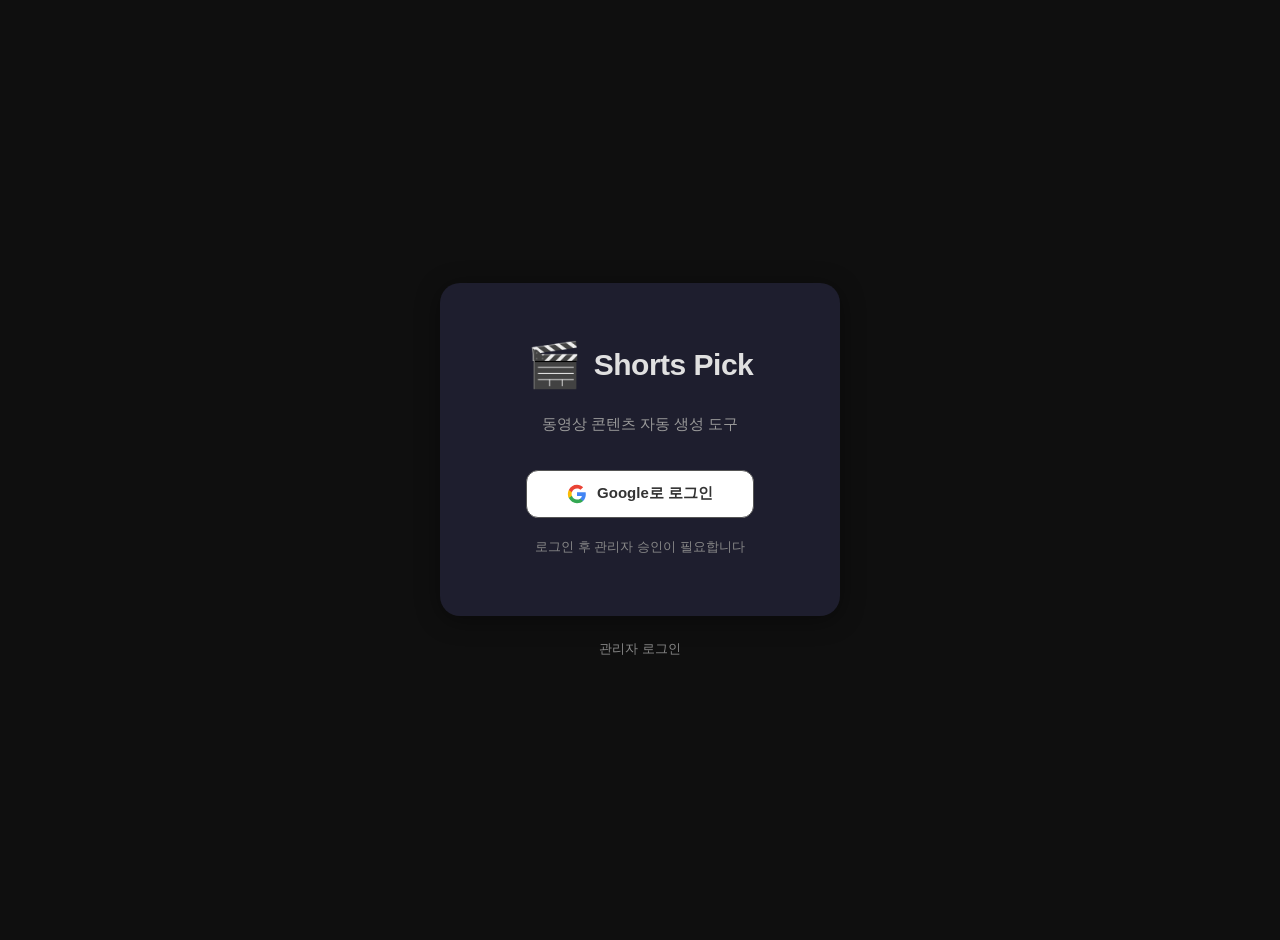
==== static/admin.html @ e3dfce46 "feat: Shorts Pick 전면 리뉴얼 — 인증, UI, 워크플로우 대폭 개선 ## 인증 시스템 변경 - Google 전용 로그인 + 관리자 승인 방식으로 전환 - 이메일/비" ====
<!DOCTYPE html>
<html lang="ko">
<head>
    <meta charset="UTF-8">
    <meta name="viewport" content="width=device-width, initial-scale=1.0">
    <title>관리 - Shorts Pick</title>
    <link rel="stylesheet" href="/static/css/style.css?v=4">
</head>
<body class="has-navbar">
    <script>if(localStorage.getItem('theme')==='dark'||!localStorage.getItem('theme'))document.body.classList.add('dark');</script>
    <nav class="navbar">
        <a href="/" class="navbar-logo">
            <span class="navbar-logo-emoji">🎬</span>
            <span class="navbar-logo-text">Shorts Pick</span>
        </a>
        <div id="navbar-right" class="navbar-right"></div>
    </nav>

    <div class="container" style="padding-top: 20px;">
        <h2 class="page-title">관리자 대시보드</h2>

        <div class="admin-tabs">
            <button class="admin-tab active" onclick="switchTab('users')">사용자 관리</button>
            <button class="admin-tab" onclick="switchTab('jobs')">작업 이력</button>
        </div>

        <div id="tab-users" class="admin-panel">
            <h2 class="section-title">승인 대기 <span id="pending-count" class="count-badge"></span></h2>
            <div id="pending-list"></div>

            <h2 class="section-title" style="margin-top: 32px;">전체 사용자</h2>
            <div id="all-users-list"></div>
        </div>

        <div id="tab-jobs" class="admin-panel" style="display:none;">
            <div id="admin-job-list"></div>
        </div>
    </div>

    <style>
        .admin-tabs {
            display: flex; gap: 0; margin-bottom: 24px;
            border-bottom: 1px solid var(--border);
        }
        .admin-tab {
            flex: 1; padding: 12px; background: none; border: none;
            color: var(--text-dim); font-size: 15px; cursor: pointer;
            border-bottom: 2px solid transparent; transition: color 0.2s, border-color 0.2s;
        }
        .admin-tab.active { color: var(--primary); border-bottom-color: var(--primary); }
        .admin-tab:hover { color: var(--text); }
        .section-title { font-size: 16px; color: var(--primary); margin-bottom: 12px; }
        .count-badge {
            font-size: 12px; background: rgba(255,71,87,0.15); color: var(--error);
            padding: 2px 8px; border-radius: 10px; margin-left: 8px;
        }
        .count-badge:empty { display: none; }

        .user-row {
            display: flex; align-items: center; gap: 12px; padding: 12px 16px;
            background: var(--surface); border: 1px solid var(--border);
            border-radius: 8px; margin-bottom: 8px; flex-wrap: wrap;
        }
        .user-row .nickname { font-weight: 600; min-width: 80px; }
        .user-row .email { color: var(--text-dim); font-size: 13px; flex: 1; }
        .user-row .date { color: var(--text-dim); font-size: 12px; }
        .role-badge {
            font-size: 11px; padding: 2px 8px; border-radius: 4px;
        }
        .role-badge.admin { background: rgba(255,71,87,0.15); color: var(--error); }
        .role-badge.user { background: rgba(136,136,136,0.15); color: var(--text-dim); }
        .approved-badge {
            font-size: 11px; padding: 2px 8px; border-radius: 4px;
        }
        .approved-badge.yes { background: rgba(46,213,115,0.15); color: var(--success); }
        .approved-badge.no { background: rgba(255,71,87,0.15); color: var(--error); }

        .btn-approve {
            background: var(--success); color: #000; border: none; border-radius: 6px;
            padding: 4px 12px; font-size: 12px; cursor: pointer; font-weight: 600;
        }
        .btn-reject {
            background: var(--error); color: #fff; border: none; border-radius: 6px;
            padding: 4px 12px; font-size: 12px; cursor: pointer; font-weight: 600;
        }
        .btn-approve:hover, .btn-reject:hover { opacity: 0.85; }

        .empty-notice { color: var(--text-dim); text-align: center; padding: 20px; font-size: 14px; }

        .job-owner-info { display: flex; align-items: center; gap: 8px; font-size: 12px; padding-top: 4px; flex-basis: 100%; }
        .job-owner-badge { background: rgba(0,206,209,0.15); color: var(--primary); padding: 2px 8px; border-radius: 4px; font-weight: 600; }
        .job-owner-email { color: var(--text-dim); }
        .job-topic { color: var(--text-dim); font-style: italic; max-width: 300px; overflow: hidden; text-overflow: ellipsis; white-space: nowrap; }
    </style>

    <script src="/static/js/auth.js"></script>
    <script>
    function escapeHtml(str) {
        if (!str) return '';
        const div = document.createElement('div');
        div.textContent = str;
        return div.innerHTML;
    }

    authReady.then(user => {
        if (user.role !== 'admin') {
            window.location.href = '/';
            return;
        }
        loadPendingUsers();
        loadAllUsers();
    });

    function switchTab(tab) {
        document.querySelectorAll('.admin-tab').forEach(t => t.classList.remove('active'));
        document.querySelectorAll('.admin-panel').forEach(p => p.style.display = 'none');
        if (tab === 'users') {
            document.querySelectorAll('.admin-tab')[0].classList.add('active');
            document.getElementById('tab-users').style.display = '';
        } else {
            document.querySelectorAll('.admin-tab')[1].classList.add('active');
            document.getElementById('tab-jobs').style.display = '';
            loadAdminJobs();
        }
    }

    async function loadPendingUsers() {
        const resp = await authFetch('/api/admin/pending-users');
        if (!resp.ok) return;
        const users = await resp.json();
        const el = document.getElementById('pending-list');
        document.getElementById('pending-count').textContent = users.length > 0 ? `${users.length}명` : '';

        if (users.length === 0) {
            el.innerHTML = '<p class="empty-notice">승인 대기 중인 사용자가 없습니다</p>';
            return;
        }
        el.innerHTML = users.map(u => `
            <div class="user-row" id="pending-${escapeHtml(u.id)}">
                <span class="nickname">${escapeHtml(u.nickname || '-')}</span>
                <span class="email">${escapeHtml(u.email)}</span>
                <span class="date">${u.created_at ? new Date(u.created_at).toLocaleDateString('ko-KR') : ''}</span>
                <button class="btn-approve" onclick="approveUser('${escapeHtml(u.id)}')">승인</button>
                <button class="btn-reject" onclick="rejectUser('${escapeHtml(u.id)}')">거절</button>
            </div>
        `).join('');
    }

    async function loadAllUsers() {
        const resp = await authFetch('/api/admin/users');
        if (!resp.ok) return;
        const users = await resp.json();
        const el = document.getElementById('all-users-list');
        el.innerHTML = users.map(u => `
            <div class="user-row">
                <span class="nickname">${escapeHtml(u.nickname || '-')}</span>
                <span class="email">${escapeHtml(u.email)}</span>
                <span class="role-badge ${u.role}">${u.role}</span>
                <span class="approved-badge ${u.approved ? 'yes' : 'no'}">${u.approved ? '승인' : '미승인'}</span>
                <span class="date">${u.created_at ? new Date(u.created_at).toLocaleDateString('ko-KR') : ''}</span>
            </div>
        `).join('');
    }

    async function approveUser(userId) {
        const resp = await authFetch(`/api/admin/users/${userId}/approve`, { method: 'POST' });
        if (resp.ok) { loadPendingUsers(); loadAllUsers(); }
    }

    async function rejectUser(userId) {
        if (!confirm('이 사용자를 거절(삭제)하시겠습니까?')) return;
        const resp = await authFetch(`/api/admin/users/${userId}/reject`, { method: 'POST' });
        if (resp.ok) { loadPendingUsers(); loadAllUsers(); }
    }

    async function loadAdminJobs() {
        const resp = await authFetch('/api/admin/jobs');
        if (!resp.ok) return;
        const jobs = await resp.json();
        const el = document.getElementById('admin-job-list');
        if (jobs.length === 0) {
            el.innerHTML = '<p class="empty-notice">작업 이력이 없습니다</p>';
            return;
        }
        el.innerHTML = jobs.map(job => `
            <div class="card job-card">
                <div class="job-info">
                    <span class="job-status status-${escapeHtml(job.status)}">${escapeHtml(statusLabel(job.status))}</span>
                    <span class="job-id">${escapeHtml(job.job_id)}</span>
                    <span class="job-date">${new Date(job.created_at).toLocaleString('ko-KR')}</span>
                </div>
                ${(job.owner_nickname || job.owner_email || job.topic) ? `
                <div class="job-owner-info">
                    ${job.owner_nickname ? `<span class="job-owner-badge">${escapeHtml(job.owner_nickname)}</span>` : ''}
                    ${job.owner_email ? `<span class="job-owner-email">${escapeHtml(job.owner_email)}</span>` : ''}
                    ${job.topic ? `<span class="job-topic">${escapeHtml(job.topic)}</span>` : ''}
                </div>` : ''}
                <p class="job-step">${escapeHtml(job.current_step || '')}</p>
                ${job.video_url ? `<a href="${escapeHtml(job.video_url)}" class="btn-small btn-primary" download>다운로드</a>` : ''}
            </div>
        `).join('');
    }

    function statusLabel(status) {
        const labels = {
            pending: '대기', generating_images: '이미지 생성', preview_ready: '미리보기',
            regenerating_image: '이미지 재생성', awaiting_confirmation: '확인 대기',
            generating_clips: '클립 생성', clips_ready: '클립 준비',
            generating_tts: 'TTS 생성', assembling_video: '영상 조립',
            completed: '완료', failed: '실패',
        };
        return labels[status] || status;
    }
    </script>
</body>
</html>
---- static/css/style.css ----
/* Shorts Pick - 다크/라이트 테마 */

/* 라이트 모드 (기본) */
:root {
    --bg: #f5f5f5;
    --surface: #ffffff;
    --surface-hover: #f0f0f0;
    --primary: #00a5a8;
    --primary-hover: #008f92;
    --text: #1a1a1a;
    --text-dim: #777;
    --border: #e0e0e0;
    --error: #e74c3c;
    --success: #27ae60;
    --radius: 12px;
}

/* 다크 모드 */
body.dark {
    --bg: #0f0f0f;
    --surface: #1a1a2e;
    --surface-hover: #222244;
    --primary: #00CED1;
    --primary-hover: #00b4b7;
    --text: #e0e0e0;
    --text-dim: #888;
    --border: #333;
    --error: #ff4757;
    --success: #2ed573;
}

* {
    box-sizing: border-box;
    margin: 0;
    padding: 0;
}

body {
    font-family: -apple-system, BlinkMacSystemFont, 'Pretendard', sans-serif;
    background: var(--bg);
    color: var(--text);
    min-height: 100vh;
}

body.has-navbar {
    padding: 0;
}

body:not(.has-navbar) {
    padding: 20px;
}

.container {
    max-width: 800px;
    margin: 0 auto;
}

header {
    text-align: center;
    padding: 30px 0 20px;
}

header h1 {
    font-size: 28px;
    color: var(--primary);
    margin-bottom: 8px;
}

.subtitle {
    color: var(--text-dim);
    font-size: 14px;
}

/* ── 글로벌 네비바 ── */
.navbar {
    display: flex;
    align-items: center;
    justify-content: space-between;
    padding: 0 max(24px, calc((100% - 1400px) / 2));
    height: 56px;
    border-bottom: 1px solid var(--border);
    background: var(--bg);
    position: sticky;
    top: 0;
    z-index: 200;
}

.navbar-logo {
    display: flex;
    align-items: center;
    gap: 8px;
    text-decoration: none;
    color: var(--text);
    flex-shrink: 0;
}

.navbar-logo-emoji {
    font-size: 22px;
    line-height: 1;
}

.navbar-logo-text {
    font-size: 17px;
    font-weight: 700;
    letter-spacing: -0.3px;
}

.navbar-right {
    display: flex;
    align-items: center;
    gap: 20px;
}

.navbar-link {
    display: inline-flex;
    align-items: center;
    gap: 5px;
    color: var(--text-dim);
    text-decoration: none;
    font-size: 13px;
    font-weight: 500;
    transition: color 0.2s;
    white-space: nowrap;
}

.navbar-link:hover {
    color: var(--text);
}

.navbar-cta {
    display: inline-flex;
    align-items: center;
    gap: 4px;
    border: 1.5px solid #e8a040;
    color: #e8a040;
    background: none;
    padding: 5px 14px;
    border-radius: 20px;
    font-size: 12px;
    font-weight: 600;
    cursor: pointer;
    text-decoration: none;
    white-space: nowrap;
    transition: background 0.2s;
}

.navbar-cta:hover {
    background: rgba(232, 160, 64, 0.1);
}

.navbar-divider {
    width: 1px;
    height: 20px;
    background: var(--border);
}

.navbar-email {
    color: var(--text-dim);
    font-size: 13px;
    white-space: nowrap;
}

.navbar-icon-btn {
    background: none;
    border: none;
    color: var(--text-dim);
    cursor: pointer;
    font-size: 18px;
    padding: 6px;
    line-height: 1;
    border-radius: 6px;
    transition: color 0.2s, background 0.2s;
}

.navbar-icon-btn:hover {
    color: var(--text);
    background: var(--surface);
}

.page-title {
    font-size: 20px;
    color: var(--primary);
    margin-bottom: 16px;
}

/* 사용자 정보 & 로그아웃 */
.user-info {
    display: inline-flex;
    align-items: center;
    gap: 8px;
    margin: 8px 0;
}

.user-name {
    color: var(--text-dim);
    font-size: 13px;
}

.btn-logout {
    background: none;
    border: 1px solid var(--border);
    color: var(--text-dim);
    border-radius: 6px;
    padding: 4px 12px;
    font-size: 12px;
    cursor: pointer;
    transition: border-color 0.2s, color 0.2s;
}

.btn-logout:hover {
    border-color: var(--error);
    color: var(--error);
}

/* 카드 */
.card {
    background: var(--surface);
    border: 1px solid var(--border);
    border-radius: var(--radius);
    padding: 24px;
    margin-bottom: 20px;
}

.card h2 {
    font-size: 18px;
    margin-bottom: 20px;
    color: var(--primary);
}

/* 폼 */
.form-group {
    margin-bottom: 16px;
}

.form-group label {
    display: block;
    font-size: 13px;
    color: var(--text-dim);
    margin-bottom: 6px;
}

.form-row {
    display: flex;
    gap: 16px;
}

.form-row .form-group {
    flex: 1;
}

input[type="text"],
input[type="password"],
input[type="email"],
select {
    width: 100%;
    padding: 10px 14px;
    background: var(--bg);
    border: 1px solid var(--border);
    border-radius: 8px;
    color: var(--text);
    font-size: 15px;
    outline: none;
    transition: border-color 0.2s;
}

input[type="text"]:focus,
input[type="password"]:focus,
input[type="email"]:focus,
select:focus {
    border-color: var(--primary);
}

select option {
    background: var(--surface);
    color: var(--text);
}

.voice-select-row {
    display: flex;
    gap: 8px;
    align-items: center;
}

.voice-select-row select {
    flex: 1;
}

#voice-preview-btn {
    width: 42px;
    height: 42px;
    border: 1px solid var(--border);
    border-radius: 8px;
    background: var(--surface);
    color: var(--primary);
    font-size: 16px;
    cursor: pointer;
    transition: background 0.2s, border-color 0.2s;
    flex-shrink: 0;
}

#voice-preview-btn:hover {
    background: var(--surface-hover);
    border-color: var(--primary);
}

#voice-preview-btn:disabled {
    opacity: 0.4;
    cursor: not-allowed;
}

input[type="range"] {
    width: 100%;
    accent-color: var(--primary);
}

.emotion-btn-group {
    display: flex;
    flex-wrap: wrap;
    gap: 8px;
}

.emotion-btn {
    padding: 6px 14px;
    border: 1px solid var(--border);
    border-radius: 20px;
    background: var(--bg);
    color: var(--text-dim);
    font-size: 13px;
    cursor: pointer;
    transition: all 0.2s;
}

.emotion-btn:hover {
    border-color: var(--primary);
    color: var(--text);
}

.emotion-btn.active {
    background: var(--primary);
    border-color: var(--primary);
    color: #000;
    font-weight: 600;
}

.summary-grid {
    display: grid;
    grid-template-columns: 1fr 1fr;
    gap: 12px;
    margin-bottom: 20px;
}

.summary-item {
    display: flex;
    justify-content: space-between;
    padding: 10px 14px;
    background: var(--bg);
    border: 1px solid var(--border);
    border-radius: 8px;
}

.summary-label {
    color: var(--text-dim);
    font-size: 13px;
}

.range-ticks {
    position: relative;
    height: 18px;
    margin-top: 4px;
    font-size: 11px;
    color: var(--text-dim);
}

.range-ticks span {
    transform: translateX(-50%);
    white-space: nowrap;
}

.range-ticks span:first-child {
    transform: translateX(0);
}

.range-ticks span:last-child {
    transform: translateX(0);
}

/* 버튼 */
.btn-primary {
    display: inline-block;
    width: 100%;
    padding: 12px 24px;
    background: var(--primary);
    color: #000;
    border: none;
    border-radius: 8px;
    font-size: 15px;
    font-weight: 600;
    cursor: pointer;
    transition: background 0.2s;
    text-align: center;
    text-decoration: none;
}

.btn-primary:hover {
    background: var(--primary-hover);
}

.btn-primary:disabled {
    opacity: 0.5;
    cursor: not-allowed;
}

.btn-secondary {
    display: inline-block;
    padding: 10px 20px;
    background: transparent;
    color: var(--text);
    border: 1px solid var(--border);
    border-radius: 8px;
    font-size: 14px;
    cursor: pointer;
    text-decoration: none;
    text-align: center;
}

.btn-secondary:hover {
    background: var(--surface-hover);
}

.btn-small {
    padding: 6px 12px;
    font-size: 12px;
}

.btn-group {
    display: flex;
    gap: 12px;
    margin-top: 20px;
}

.btn-group.center {
    justify-content: center;
}

.btn-group .btn-secondary {
    flex: 1;
}

.btn-group .btn-primary {
    flex: 2;
}

/* 대본 라인 */
.script-line {
    background: var(--bg);
    border: 1px solid var(--border);
    border-radius: 8px;
    padding: 12px;
    margin-bottom: 10px;
}

.line-header {
    display: flex;
    justify-content: space-between;
    align-items: center;
    margin-bottom: 8px;
}

.line-num {
    background: var(--primary);
    color: #000;
    width: 24px;
    height: 24px;
    border-radius: 50%;
    display: flex;
    align-items: center;
    justify-content: center;
    font-size: 12px;
    font-weight: 700;
}

.line-motion {
    font-size: 11px;
    color: var(--primary);
    background: rgba(0, 206, 209, 0.1);
    padding: 2px 8px;
    border-radius: 4px;
}

.line-text {
    margin-bottom: 6px;
}

.line-prompt {
    font-size: 11px;
    color: var(--text-dim);
    font-style: italic;
}

/* 이미지 스타일 카드 선택 */
.style-card-grid {
    display: grid;
    grid-template-columns: repeat(auto-fill, minmax(140px, 1fr));
    gap: 12px;
    margin-bottom: 16px;
}

.style-card {
    background: var(--bg);
    border: 2px solid var(--border);
    border-radius: 10px;
    cursor: pointer;
    transition: border-color 0.2s, background 0.2s;
    overflow: hidden;
    text-align: center;
}

.style-card:hover {
    border-color: var(--primary);
    background: var(--surface-hover);
}

.style-card.selected {
    border-color: var(--primary);
    background: rgba(0, 206, 209, 0.1);
}

.style-card-preview {
    aspect-ratio: 16 / 9;
    display: flex;
    align-items: center;
    justify-content: center;
}

.style-card-icon {
    font-size: 32px;
}

.style-card-name {
    display: block;
    padding: 8px;
    font-size: 13px;
    font-weight: 600;
    color: var(--text);
}

/* 미리보기 그리드 */
.preview-grid {
    display: grid;
    grid-template-columns: repeat(auto-fill, minmax(220px, 1fr));
    gap: 16px;
    margin: 20px 0;
}

.preview-card {
    background: var(--surface);
    border: 1px solid var(--border);
    border-radius: var(--radius);
    overflow: hidden;
}

.preview-image-wrap {
    aspect-ratio: 9/16;
    overflow: hidden;
}

.preview-image {
    width: 100%;
    height: 100%;
    object-fit: cover;
}

.preview-info {
    padding: 12px;
}

.preview-text {
    font-size: 13px;
    margin: 6px 0;
    color: var(--text);
}

/* 진행률 */
.progress-container {
    padding: 20px 0;
}

.progress-bar {
    width: 100%;
    height: 8px;
    background: var(--bg);
    border-radius: 4px;
    overflow: hidden;
}

.progress-fill {
    height: 100%;
    background: var(--primary);
    border-radius: 4px;
    transition: width 0.5s ease;
}

.progress-text {
    display: flex;
    justify-content: space-between;
    margin-top: 12px;
    font-size: 14px;
}

#progress-percent {
    color: var(--primary);
    font-weight: 600;
}

#progress-step {
    color: var(--text-dim);
}

/* Skeleton 로딩 shimmer */
.skeleton-shimmer {
    width: 100%;
    height: 100%;
    background: linear-gradient(90deg,
            var(--surface) 25%,
            var(--surface-hover) 50%,
            var(--surface) 75%);
    background-size: 200% 100%;
    animation: shimmer 1.5s ease-in-out infinite;
}

@keyframes shimmer {
    0% {
        background-position: 200% 0;
    }

    100% {
        background-position: -200% 0;
    }
}

/* 이미지 등장 애니메이션 */
.image-fade-in {
    animation: imgFadeIn 0.6s ease-out;
}

@keyframes imgFadeIn {
    from {
        opacity: 0;
        transform: scale(0.95);
    }

    to {
        opacity: 1;
        transform: scale(1);
    }
}

/* 완료/에러 */
.success-text {
    color: var(--success);
    font-size: 18px;
    text-align: center;
    margin-bottom: 20px;
}

.error-text {
    color: var(--error);
    text-align: center;
    margin-bottom: 16px;
}

.video-preview {
    width: 100%;
    max-height: 500px;
    margin-top: 20px;
    border-radius: 8px;
}

/* 영상 제작 로딩 플레이스홀더 */
.video-placeholder {
    position: relative;
    width: 100%;
    max-width: 350px;
    aspect-ratio: 9 / 16;
    margin: 0 auto 20px;
    border-radius: 8px;
    overflow: hidden;
    background: var(--bg);
}

.video-loading-overlay {
    position: absolute;
    top: 0;
    left: 0;
    width: 100%;
    height: 100%;
    display: flex;
    flex-direction: column;
    align-items: center;
    justify-content: center;
    background: rgba(15, 15, 15, 0.3);
}

.video-loading-text {
    color: var(--primary);
    font-size: 14px;
    font-weight: 600;
    margin-top: 12px;
}

.video-fade-in {
    animation: imgFadeIn 0.6s ease-out;
}

/* 작업 이력 */
.job-card {
    display: flex;
    align-items: center;
    justify-content: space-between;
    flex-wrap: wrap;
    gap: 10px;
}

.job-info {
    display: flex;
    align-items: center;
    gap: 12px;
}

.job-status {
    font-size: 11px;
    padding: 3px 8px;
    border-radius: 4px;
    font-weight: 600;
}

.status-completed {
    background: rgba(46, 213, 115, 0.2);
    color: var(--success);
}

.status-failed {
    background: rgba(255, 71, 87, 0.2);
    color: var(--error);
}

.status-generating_images,
.status-generating_tts,
.status-assembling_video {
    background: rgba(0, 206, 209, 0.2);
    color: var(--primary);
}

.status-pending,
.status-preview_ready,
.status-awaiting_confirmation {
    background: rgba(255, 255, 255, 0.1);
    color: var(--text-dim);
}

.job-id {
    font-size: 12px;
    color: var(--text-dim);
    font-family: monospace;
}

.job-date {
    font-size: 12px;
    color: var(--text-dim);
}

.job-step {
    font-size: 13px;
    color: var(--text-dim);
}

.empty {
    text-align: center;
    color: var(--text-dim);
    padding: 40px;
}

/* 로딩 */
.loading {
    text-align: center;
    padding: 40px;
}

.spinner {
    width: 40px;
    height: 40px;
    border: 3px solid var(--border);
    border-top-color: var(--primary);
    border-radius: 50%;
    animation: spin 0.8s linear infinite;
    margin: 0 auto 16px;
}

@keyframes spin {
    to {
        transform: rotate(360deg);
    }
}

/* 제목 선택 카드 */
.title-option {
    background: var(--bg);
    border: 2px solid var(--border);
    border-radius: 10px;
    padding: 16px;
    margin-bottom: 10px;
    cursor: pointer;
    transition: border-color 0.2s, background 0.2s;
}

.title-option:hover {
    border-color: var(--primary);
    background: var(--surface-hover);
}

.title-option.selected {
    border-color: var(--primary);
    background: rgba(0, 206, 209, 0.1);
}

.title-text {
    font-size: 18px;
    font-weight: 700;
    margin-bottom: 6px;
}

.title-hook {
    font-size: 12px;
    color: var(--text-dim);
}

/* 나레이션 라인 */
.narration-line {
    background: var(--bg);
    border: 1px solid var(--border);
    border-radius: 8px;
    padding: 12px;
    margin-bottom: 10px;
}

.narration-role {
    font-size: 11px;
    color: #000;
    background: var(--primary);
    padding: 2px 8px;
    border-radius: 4px;
    font-weight: 600;
}

.char-count {
    font-size: 11px;
    color: var(--success);
    font-family: monospace;
}

.char-count.over {
    color: var(--error);
    font-weight: 700;
}

/* 프롬프트 편집 영역 */
.prompt-edit {
    padding: 10px 12px;
    border-top: 1px solid var(--border);
}

.prompt-label {
    display: block;
    font-size: 11px;
    color: var(--text-dim);
    margin-bottom: 4px;
}

.prompt-textarea {
    width: 100%;
    padding: 8px 10px;
    background: var(--bg);
    border: 1px solid var(--border);
    border-radius: 6px;
    color: var(--text);
    font-size: 12px;
    font-family: inherit;
    resize: vertical;
    margin-bottom: 8px;
    outline: none;
    box-sizing: border-box;
}

.prompt-textarea:focus {
    border-color: var(--primary);
}

.prompt-divider {
    text-align: center;
    position: relative;
    margin: 12px 0;
    color: var(--text-dim);
    font-size: 12px;
}

.prompt-divider::before,
.prompt-divider::after {
    content: '';
    position: absolute;
    top: 50%;
    width: 40%;
    height: 1px;
    background: var(--border);
}

.prompt-divider::before {
    left: 0;
}

.prompt-divider::after {
    right: 0;
}

.korean-request {
    width: 100%;
    padding: 8px 10px;
    background: var(--bg);
    border: 1px solid var(--border);
    border-radius: 6px;
    color: var(--text);
    font-size: 13px;
    margin-bottom: 8px;
    outline: none;
    box-sizing: border-box;
}

.korean-request:focus {
    border-color: var(--primary);
}

.btn-upload {
    padding: 6px 12px;
    font-size: 12px;
    background: transparent;
    color: var(--text);
    border: 1px solid var(--border);
    border-radius: 6px;
    cursor: pointer;
    margin-left: 6px;
    transition: border-color 0.2s, background 0.2s;
}

.btn-upload:hover {
    border-color: var(--primary);
    background: rgba(0, 206, 209, 0.1);
}

/* 이미지 재생성 로딩 오버레이 */
.regen-overlay {
    position: absolute;
    top: 0;
    left: 0;
    width: 100%;
    height: 100%;
    display: flex;
    flex-direction: column;
    align-items: center;
    justify-content: center;
    background: rgba(15, 15, 15, 0.7);
    z-index: 10;
    border-radius: var(--radius) var(--radius) 0 0;
}

.regen-spinner {
    width: 36px;
    height: 36px;
    border: 3px solid var(--border);
    border-top-color: var(--primary);
    border-radius: 50%;
    animation: spin 0.8s linear infinite;
    margin-bottom: 10px;
}

.regen-text {
    color: var(--primary);
    font-size: 13px;
    font-weight: 600;
}

/* BGM 선택 */
.bgm-grid {
    display: flex;
    flex-direction: column;
    gap: 8px;
}

.bgm-card {
    display: flex;
    align-items: center;
    justify-content: space-between;
    background: var(--bg);
    border: 2px solid var(--border);
    border-radius: 8px;
    padding: 12px 16px;
    cursor: pointer;
    transition: border-color 0.2s, background 0.2s;
}

.bgm-card:hover {
    border-color: var(--primary);
    background: var(--surface-hover);
}

.bgm-card.selected {
    border-color: var(--primary);
    background: rgba(0, 206, 209, 0.1);
}

.bgm-name {
    font-size: 14px;
    font-weight: 600;
    flex: 1;
}

.bgm-duration {
    font-size: 12px;
    color: var(--text-dim);
    margin: 0 12px;
    font-family: monospace;
}

.bgm-play-btn {
    width: 32px;
    height: 32px;
    padding: 0;
    font-size: 14px;
    border-radius: 50%;
    flex-shrink: 0;
    background: transparent;
    color: var(--text);
    border: 1px solid var(--border);
    cursor: pointer;
    transition: border-color 0.2s, background 0.2s;
}

.bgm-play-btn:hover {
    border-color: var(--primary);
    background: var(--surface-hover);
}

.bgm-play-btn.playing {
    border-color: var(--primary);
    color: var(--primary);
}

.bgm-upload-area {
    display: flex;
    align-items: center;
    gap: 8px;
    margin-bottom: 12px;
}

.bgm-delete-btn {
    width: 28px;
    height: 28px;
    padding: 0;
    font-size: 12px;
    border-radius: 50%;
    flex-shrink: 0;
    background: transparent;
    color: var(--text-dim);
    border: 1px solid transparent;
    cursor: pointer;
    margin-left: 4px;
}

.bgm-delete-btn:hover {
    color: var(--error);
    border-color: var(--error);
}

.bgm-start-input-row {
    display: flex;
    align-items: center;
    gap: 8px;
    margin-top: 8px;
}

.bgm-time-input {
    width: 80px;
    padding: 6px 10px;
    background: var(--bg);
    border: 1px solid var(--border);
    border-radius: 6px;
    color: var(--text);
    font-size: 14px;
    font-family: monospace;
    outline: none;
}

.bgm-time-input:focus {
    border-color: var(--primary);
}

.text-dim {
    color: var(--text-dim);
    font-size: 13px;
}

/* ── 워크플로우 타임라인 ── */
.timeline {
    position: sticky;
    top: 0;
    z-index: 100;
    background: var(--bg);
    padding: 16px 0 12px;
    margin-bottom: 8px;
}

.timeline-track {
    display: flex;
    align-items: center;
    justify-content: space-between;
    list-style: none;
    padding: 0;
    margin: 0;
    position: relative;
}

/* 배경 라인 (회색) */
.timeline-track::before {
    content: '';
    position: absolute;
    top: 12px;
    left: 24px;
    right: 24px;
    height: 2px;
    background: var(--border);
    z-index: 0;
}

/* 진행 라인 (청록색) */
.timeline-track::after {
    content: '';
    position: absolute;
    top: 12px;
    left: 24px;
    height: 2px;
    background: var(--primary);
    z-index: 0;
    width: var(--timeline-progress, 0%);
    transition: width 0.4s ease;
}

.timeline-item {
    display: flex;
    flex-direction: column;
    align-items: center;
    position: relative;
    z-index: 1;
    flex: 1;
}

.timeline-dot {
    width: 24px;
    height: 24px;
    border-radius: 50%;
    border: 2px solid var(--border);
    background: var(--bg);
    transition: all 0.3s ease;
    margin-bottom: 6px;
    display: flex;
    align-items: center;
    justify-content: center;
}

/* 완료 상태 */
.timeline-item.completed {
    cursor: pointer;
}
.timeline-item.completed:hover .timeline-dot {
    box-shadow: 0 0 0 3px rgba(0, 206, 209, 0.25);
}
.timeline-item.completed .timeline-dot {
    background: var(--primary);
    border-color: var(--primary);
}

.timeline-item.completed .timeline-dot::after {
    content: '\2713';
    color: #000;
    font-size: 12px;
    font-weight: 700;
}

/* 현재 상태 */
.timeline-item.active .timeline-dot {
    border-color: var(--primary);
    box-shadow: 0 0 0 4px rgba(0, 206, 209, 0.25);
}

.timeline-item.active .timeline-dot::after {
    content: '';
    width: 10px;
    height: 10px;
    background: var(--primary);
    border-radius: 50%;
}

.timeline-label {
    font-size: 11px;
    color: var(--text-dim);
    white-space: nowrap;
    transition: color 0.3s ease;
}

.timeline-item.active .timeline-label {
    color: var(--primary);
    font-weight: 600;
}

.timeline-item.completed .timeline-label {
    color: var(--text);
}

/* ── 스텝 접기/펼치기 ── */
.step-collapsed-header {
    display: none;
    align-items: center;
    gap: 10px;
    cursor: pointer;
    padding: 4px 0;
    user-select: none;
}

.step-collapsed-header:hover {
    opacity: 0.8;
}

.step-check {
    color: var(--success);
    font-size: 16px;
    font-weight: 700;
}

.step-collapsed-title {
    font-size: 15px;
    font-weight: 600;
    color: var(--text);
    flex: 1;
}

.step-summary {
    color: var(--text-dim);
    font-weight: 400;
    font-size: 13px;
}

.step-expand-icon {
    color: var(--text-dim);
    font-size: 12px;
    transition: transform 0.3s ease;
}

/* 접힌 상태 */
.step-section { position: relative; overflow: hidden; }

.step-loading-overlay {
    position: absolute;
    inset: 0;
    background: var(--surface);
    display: flex;
    flex-direction: column;
    align-items: center;
    justify-content: center;
    border-radius: var(--radius);
    z-index: 10;
    gap: 12px;
}
.step-loading-overlay .loading-text {
    color: var(--text-dim);
    font-size: 14px;
}

.step-section.collapsed .step-collapsed-header {
    display: flex;
}

.step-section.collapsed .step-body {
    max-height: 0;
    overflow: hidden;
    opacity: 0;
    transition: max-height 0.35s ease, opacity 0.25s ease;
}

/* 펼친 상태 (기본) */
.step-section .step-body {
    max-height: 3000px;
    opacity: 1;
    transition: max-height 0.4s ease, opacity 0.3s ease;
}

.hidden {
    display: none !important;
}

/* 제목 분할 편집 레이아웃 */
#title-split-editor {
    margin-top: 16px;
    padding: 16px;
    background: var(--surface);
    border: 1px solid var(--border);
    border-radius: 10px;
}

#title-split-editor>label {
    display: block;
    font-weight: 600;
    margin-bottom: 4px;
    color: var(--text-dim);
    font-size: 13px;
}

.title-split-layout {
    display: flex;
    gap: 20px;
    margin-top: 12px;
}

.title-preview-frame {
    width: 200px;
    height: 356px;
    background: #0a0a14;
    border-radius: 12px;
    border: 1px solid var(--border);
    position: relative;
    flex-shrink: 0;
    overflow: hidden;
}

.title-preview-frame.overflow {
    border-color: #ff4444;
}

.title-overflow-warn {
    display: none;
    position: absolute;
    bottom: 8px;
    width: 100%;
    text-align: center;
    color: #ff4444;
    font-size: 11px;
    font-weight: 600;
}

.title-preview-frame.overflow .title-overflow-warn {
    display: block;
}

.title-preview-line1,
.title-preview-line2 {
    position: absolute;
    width: 100%;
    text-align: center;
    font-family: 'Pretendard', 'Malgun Gothic', sans-serif;
    font-size: 22px;
    font-weight: 800;
    white-space: nowrap;
    -webkit-text-stroke: 0.7px rgba(0, 0, 0, 0.8);
    text-shadow: 1px 1px 0 rgba(0, 0, 0, 0.7), -1px -1px 0 rgba(0, 0, 0, 0.3);
}

.title-preview-line1 {
    top: 24px;
    color: white;
}

.title-preview-line2 {
    top: 50px;
    color: #E8D44D;
}

.title-preview-image-area {
    position: absolute;
    top: 78px;
    left: 0;
    width: 100%;
    height: 200px;
    background: rgba(255, 255, 255, 0.05);
    border-top: 1px dashed rgba(255, 255, 255, 0.15);
    border-bottom: 1px dashed rgba(255, 255, 255, 0.15);
}

.title-split-inputs {
    flex: 1;
    display: flex;
    flex-direction: column;
    gap: 10px;
    justify-content: center;
}

/* 3단계 읽기 전용 제목 */
.title-readonly {
    padding: 10px 14px;
    background: var(--bg);
    border: 1px solid var(--border);
    border-radius: 8px;
    color: var(--text-dim);
    font-size: 15px;
}

/* 도움말 툴팁 */
.help-tip {
    display: inline-flex;
    align-items: center;
    justify-content: center;
    width: 18px;
    height: 18px;
    border-radius: 50%;
    background: var(--primary);
    color: #0a0a14;
    font-size: 12px;
    font-weight: 700;
    cursor: pointer;
    position: relative;
    vertical-align: middle;
    margin-left: 4px;
}

.help-tip-content {
    display: none;
    position: absolute;
    bottom: 28px;
    left: 50%;
    transform: translateX(-50%);
    width: 320px;
    padding: 14px;
    background: var(--surface);
    border: 1px solid var(--border);
    border-radius: 10px;
    color: var(--text);
    font-size: 13px;
    font-weight: 400;
    line-height: 1.7;
    white-space: normal;
    box-shadow: 0 4px 20px rgba(0, 0, 0, 0.5);
    z-index: 100;
}

.help-tip:hover .help-tip-content,
.help-tip:focus .help-tip-content {
    display: block;
}

/* 반응형 */
@media (max-width: 600px) {
    .form-row {
        flex-direction: column;
        gap: 0;
    }

    .preview-grid {
        grid-template-columns: 1fr 1fr;
    }

    .timeline-label {
        font-size: 9px;
    }

    .timeline-dot {
        width: 20px;
        height: 20px;
    }

    .timeline {
        padding: 12px 0 8px;
    }
}
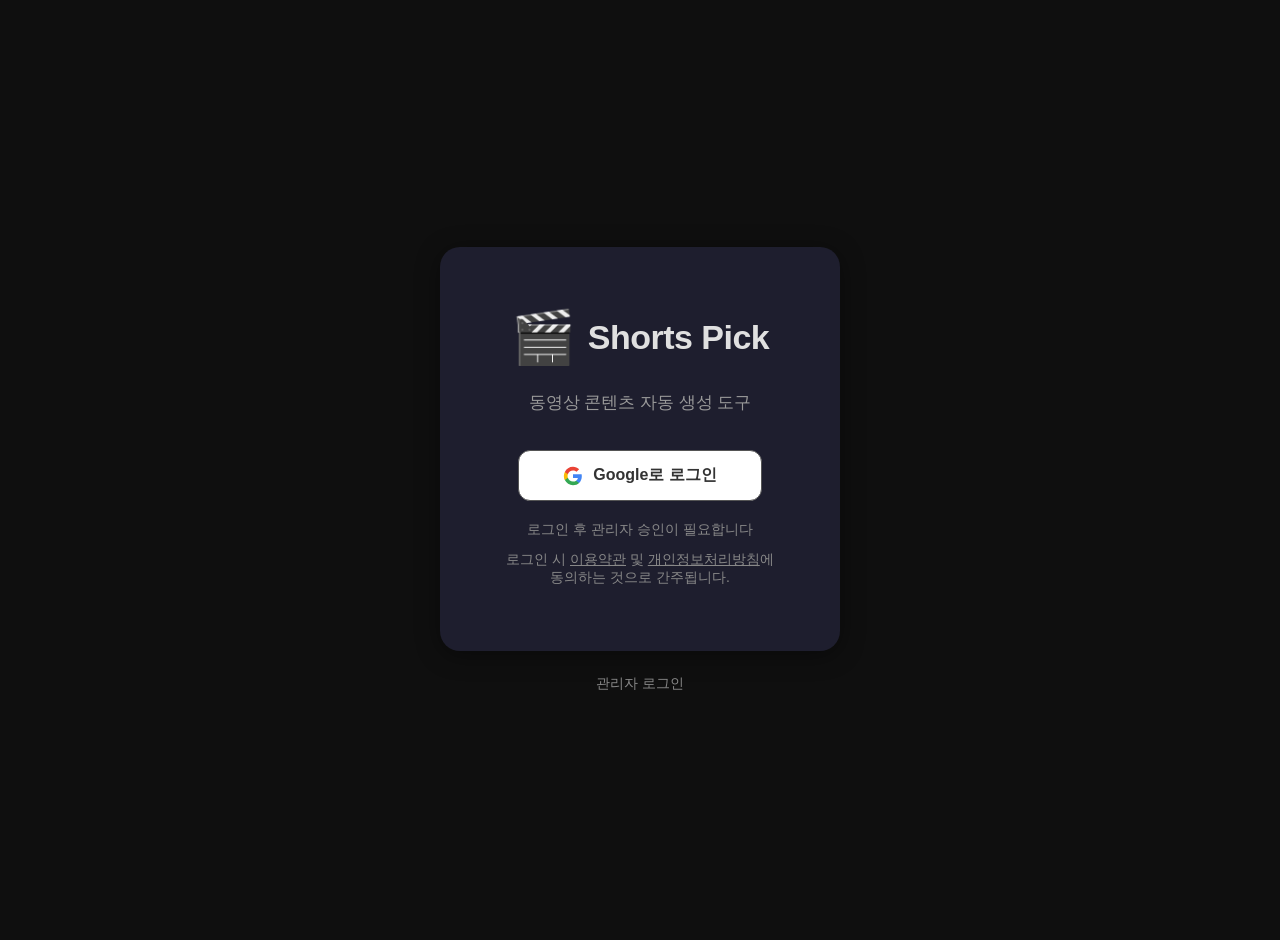
==== commit ce1306ff: "Reapply "feat: 이용약관/개인정보처리방침 + 역할 변경 + UI 가독성 개선" This reverts commit 014cf38f8c35645340a54b2b101030" ====
--- a/static/admin.html
+++ b/static/admin.html
@@ -84,6 +84,12 @@
             padding: 4px 12px; font-size: 12px; cursor: pointer; font-weight: 600;
         }
         .btn-approve:hover, .btn-reject:hover { opacity: 0.85; }
+        .btn-role {
+            background: none; border: 1px solid var(--border); color: var(--text-dim);
+            border-radius: 6px; padding: 4px 10px; font-size: 11px;
+            cursor: pointer; white-space: nowrap;
+        }
+        .btn-role:hover { border-color: var(--primary); color: var(--primary); }
 
         .empty-notice { color: var(--text-dim); text-align: center; padding: 20px; font-size: 14px; }
 
@@ -158,8 +164,17 @@
                 <span class="role-badge ${u.role}">${u.role}</span>
                 <span class="approved-badge ${u.approved ? 'yes' : 'no'}">${u.approved ? '승인' : '미승인'}</span>
                 <span class="date">${u.created_at ? new Date(u.created_at).toLocaleDateString('ko-KR') : ''}</span>
+                <button class="btn-role" onclick="toggleRole('${escapeHtml(u.id)}', '${u.role}')">${u.role === 'admin' ? 'user로 변경' : 'admin으로 변경'}</button>
             </div>
         `).join('');
+    }
+
+    async function toggleRole(userId, currentRole) {
+        const newRole = currentRole === 'admin' ? 'user' : 'admin';
+        if (!confirm(`이 사용자를 ${newRole}(으)로 변경하시겠습니까?`)) return;
+        const resp = await authFetch(`/api/admin/users/${userId}/role`, { method: 'POST' });
+        if (resp.ok) { loadAllUsers(); }
+        else { const err = await resp.json(); alert(err.detail || '역할 변경 실패'); }
     }
 
     async function approveUser(userId) {
@@ -196,9 +211,25 @@
                     ${job.topic ? `<span class="job-topic">${escapeHtml(job.topic)}</span>` : ''}
                 </div>` : ''}
                 <p class="job-step">${escapeHtml(job.current_step || '')}</p>
-                ${job.video_url ? `<a href="${escapeHtml(job.video_url)}" class="btn-small btn-primary" download>다운로드</a>` : ''}
+                ${jobActions(job)}
             </div>
         `).join('');
+    }
+
+    function jobActions(job) {
+        if (job.files_expired) {
+            return '<span class="text-dim" style="font-size:12px">파일이 삭제되었습니다 (30일 경과)</span>';
+        }
+        if (job.video_url) {
+            return `<a href="${escapeHtml(job.video_url)}" class="btn-small btn-primary" download>다운로드</a>`;
+        }
+        if (job.status === 'preview_ready' || job.status === 'awaiting_confirmation') {
+            return `<a href="/static/preview.html?job=${escapeHtml(job.job_id)}" class="btn-small btn-secondary">미리보기</a>`;
+        }
+        if (['pending', 'generating_images', 'generating_tts', 'assembling_video'].includes(job.status)) {
+            return `<a href="/static/status.html?job=${escapeHtml(job.job_id)}" class="btn-small btn-secondary">진행 상태</a>`;
+        }
+        return '';
     }
 
     function statusLabel(status) {
